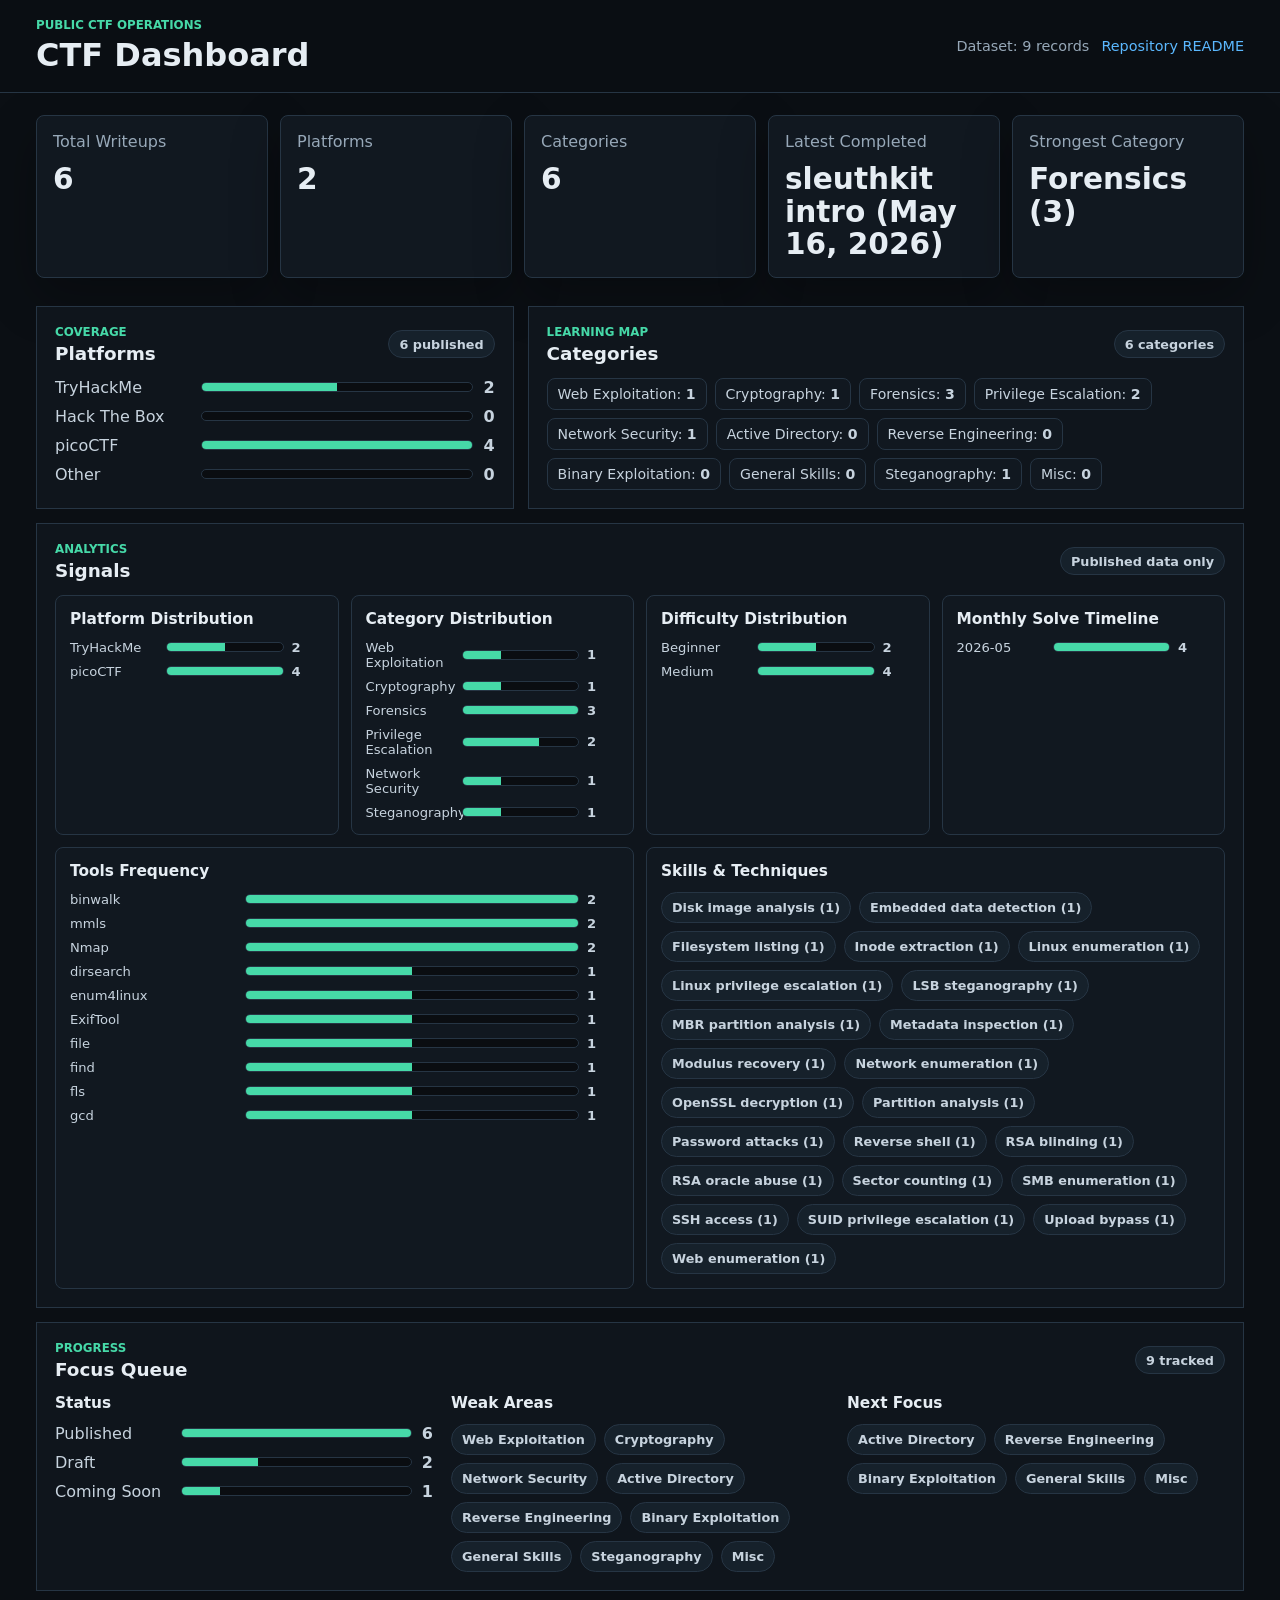
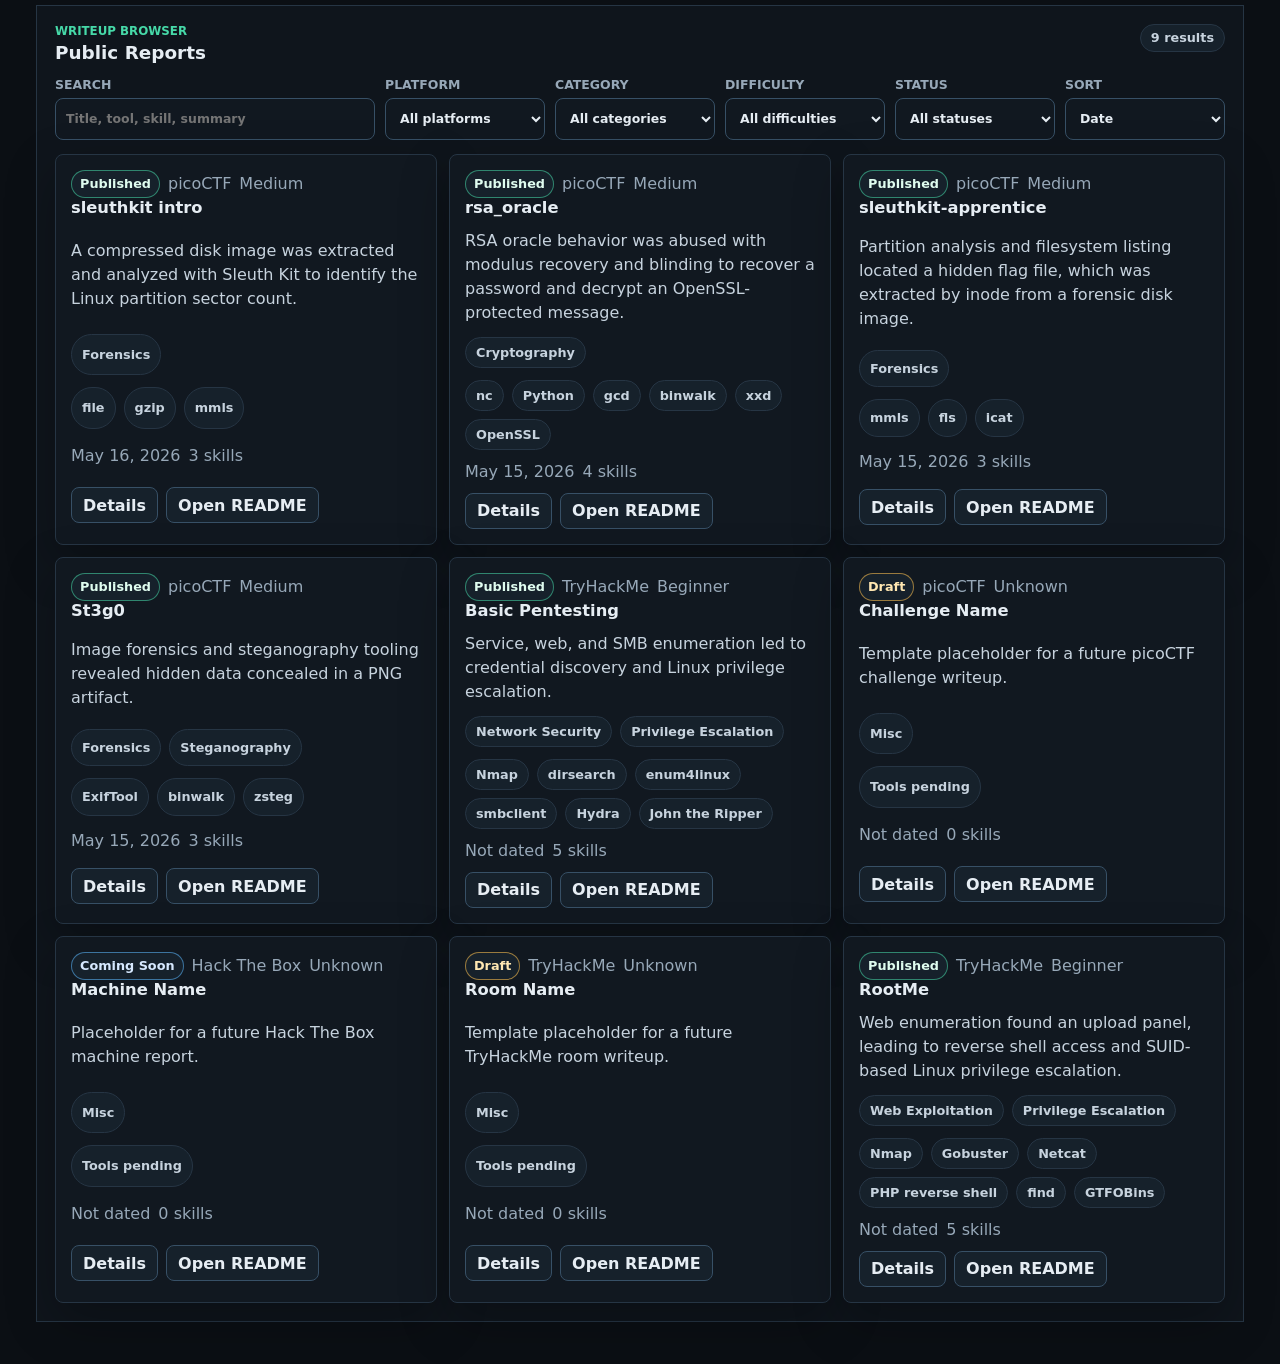
==== dashboard/index.html @ 43aaa484 "Add public CTF dashboard" ====
<!doctype html>
<html lang="en">
  <head>
    <meta charset="utf-8">
    <meta name="viewport" content="width=device-width, initial-scale=1">
    <title>CTF Dashboard</title>
    <meta name="description" content="Public CTF writeup dashboard for platforms, categories, tools, techniques, and solve history.">
    <link rel="stylesheet" href="src/styles.css">
  </head>
  <body>
    <header class="topbar">
      <div>
        <p class="eyebrow">Public CTF Operations</p>
        <h1>CTF Dashboard</h1>
      </div>
      <div class="topbar__meta">
        <span id="lastUpdated">Static public view</span>
        <a href="../README.md">Repository README</a>
      </div>
    </header>

    <main>
      <section class="stats-grid" aria-label="Dashboard overview">
        <article class="stat-card">
          <span>Total Writeups</span>
          <strong id="statTotal">0</strong>
        </article>
        <article class="stat-card">
          <span>Platforms</span>
          <strong id="statPlatforms">0</strong>
        </article>
        <article class="stat-card">
          <span>Categories</span>
          <strong id="statCategories">0</strong>
        </article>
        <article class="stat-card">
          <span>Latest Completed</span>
          <strong id="statLatest">None yet</strong>
        </article>
        <article class="stat-card">
          <span>Strongest Category</span>
          <strong id="statStrongest">None yet</strong>
        </article>
      </section>

      <section class="panel-grid panel-grid--split">
        <section class="panel">
          <div class="section-heading">
            <div>
              <p class="eyebrow">Coverage</p>
              <h2>Platforms</h2>
            </div>
            <span class="count-pill" id="platformPublishedCount">0 published</span>
          </div>
          <div class="breakdown-list" id="platformBreakdown"></div>
        </section>

        <section class="panel">
          <div class="section-heading">
            <div>
              <p class="eyebrow">Learning Map</p>
              <h2>Categories</h2>
            </div>
            <span class="count-pill" id="categoryPublishedCount">0 categories</span>
          </div>
          <div class="category-grid" id="categoryBreakdown"></div>
        </section>
      </section>

      <section class="panel">
        <div class="section-heading">
          <div>
            <p class="eyebrow">Analytics</p>
            <h2>Signals</h2>
          </div>
          <span class="count-pill">Published data only</span>
        </div>
        <div class="charts-grid">
          <article class="chart-card">
            <h3>Platform Distribution</h3>
            <div class="bar-chart" id="platformChart"></div>
          </article>
          <article class="chart-card">
            <h3>Category Distribution</h3>
            <div class="bar-chart" id="categoryChart"></div>
          </article>
          <article class="chart-card">
            <h3>Difficulty Distribution</h3>
            <div class="bar-chart" id="difficultyChart"></div>
          </article>
          <article class="chart-card">
            <h3>Monthly Solve Timeline</h3>
            <div class="bar-chart" id="timelineChart"></div>
          </article>
          <article class="chart-card chart-card--wide">
            <h3>Tools Frequency</h3>
            <div class="bar-chart bar-chart--compact" id="toolsChart"></div>
          </article>
          <article class="chart-card chart-card--wide">
            <h3>Skills & Techniques</h3>
            <div class="tag-cloud" id="skillCloud"></div>
          </article>
        </div>
      </section>

      <section class="panel">
        <div class="section-heading">
          <div>
            <p class="eyebrow">Progress</p>
            <h2>Focus Queue</h2>
          </div>
          <span class="count-pill" id="statusCount">0 tracked</span>
        </div>
        <div class="progress-grid">
          <div>
            <h3>Status</h3>
            <div class="status-stack" id="statusBreakdown"></div>
          </div>
          <div>
            <h3>Weak Areas</h3>
            <div class="tag-cloud" id="weakAreas"></div>
          </div>
          <div>
            <h3>Next Focus</h3>
            <div class="tag-cloud" id="nextFocus"></div>
          </div>
        </div>
      </section>

      <section class="panel">
        <div class="section-heading section-heading--browser">
          <div>
            <p class="eyebrow">Writeup Browser</p>
            <h2>Public Reports</h2>
          </div>
          <span class="count-pill" id="resultCount">0 results</span>
        </div>

        <div class="filters" aria-label="Writeup filters">
          <label>
            Search
            <input id="searchInput" type="search" placeholder="Title, tool, skill, summary">
          </label>
          <label>
            Platform
            <select id="platformFilter"></select>
          </label>
          <label>
            Category
            <select id="categoryFilter"></select>
          </label>
          <label>
            Difficulty
            <select id="difficultyFilter"></select>
          </label>
          <label>
            Status
            <select id="statusFilter"></select>
          </label>
          <label>
            Sort
            <select id="sortSelect">
              <option value="date">Date</option>
              <option value="platform">Platform</option>
              <option value="category">Category</option>
              <option value="difficulty">Difficulty</option>
              <option value="title">Title</option>
            </select>
          </label>
        </div>

        <div class="writeup-grid" id="writeupGrid"></div>
        <div class="empty-state hidden" id="emptyState">
          <h3>No matching writeups</h3>
          <p>Adjust the filters or clear the search to inspect the public dataset.</p>
        </div>
      </section>
    </main>

    <dialog id="detailDialog" class="detail-dialog">
      <div class="dialog-shell">
        <button class="icon-button" id="closeDialog" aria-label="Close detail view">x</button>
        <div id="detailContent"></div>
      </div>
    </dialog>

    <script src="src/app.js" defer></script>
  </body>
</html>
---- dashboard/src/styles.css ----
:root {
  color-scheme: dark;
  --bg: #0b0f14;
  --surface: #111820;
  --surface-2: #16212b;
  --line: #263544;
  --line-strong: #375066;
  --text: #e6edf3;
  --muted: #97a8b8;
  --soft: #c7d3de;
  --accent: #46d9a8;
  --accent-2: #5bb8ff;
  --warning: #f2b84b;
  --danger: #ff6b6b;
  --radius: 8px;
  --shadow: 0 18px 50px rgba(0, 0, 0, 0.28);
  font-family: Inter, ui-sans-serif, system-ui, -apple-system, BlinkMacSystemFont, "Segoe UI", sans-serif;
}

* {
  box-sizing: border-box;
}

body {
  margin: 0;
  min-width: 320px;
  background: var(--bg);
  color: var(--text);
}

a {
  color: var(--accent-2);
  text-decoration: none;
}

a:hover {
  text-decoration: underline;
}

button,
input,
select {
  font: inherit;
}

.topbar {
  position: sticky;
  top: 0;
  z-index: 10;
  display: flex;
  align-items: center;
  justify-content: space-between;
  gap: 16px;
  padding: 18px clamp(16px, 3vw, 36px);
  background: rgba(11, 15, 20, 0.94);
  border-bottom: 1px solid var(--line);
  backdrop-filter: blur(14px);
}

.topbar h1,
.section-heading h2,
.empty-state h3,
.detail-dialog h2 {
  margin: 0;
  letter-spacing: 0;
}

.topbar h1 {
  font-size: clamp(1.35rem, 3vw, 2rem);
}

.topbar__meta {
  display: flex;
  align-items: center;
  justify-content: flex-end;
  gap: 12px;
  color: var(--muted);
  font-size: 0.9rem;
  text-align: right;
  flex-wrap: wrap;
}

.eyebrow {
  margin: 0 0 4px;
  color: var(--accent);
  font-size: 0.74rem;
  font-weight: 800;
  letter-spacing: 0;
  text-transform: uppercase;
}

main {
  width: min(1440px, 100%);
  margin: 0 auto;
  padding: 22px clamp(14px, 3vw, 36px) 42px;
}

.stats-grid {
  display: grid;
  grid-template-columns: repeat(5, minmax(0, 1fr));
  gap: 12px;
  margin-bottom: 14px;
}

.stat-card,
.writeup-card {
  border: 1px solid var(--line);
  border-radius: var(--radius);
  background: var(--surface);
  box-shadow: var(--shadow);
}

.stat-card {
  min-height: 112px;
  padding: 16px;
}

.stat-card span,
.writeup-card__meta,
.muted {
  color: var(--muted);
}

.stat-card strong {
  display: block;
  margin-top: 12px;
  color: var(--text);
  font-size: clamp(1.1rem, 2.4vw, 1.85rem);
  line-height: 1.1;
  overflow-wrap: anywhere;
}

.panel {
  margin-top: 14px;
  padding: 18px;
  border: 1px solid var(--line);
  background: #0f151c;
}

.panel-grid {
  display: grid;
  gap: 14px;
}

.panel-grid--split {
  grid-template-columns: minmax(300px, 0.8fr) minmax(0, 1.2fr);
}

.section-heading {
  display: flex;
  align-items: center;
  justify-content: space-between;
  gap: 12px;
  margin-bottom: 14px;
}

.section-heading h2 {
  font-size: 1.15rem;
}

.section-heading--browser {
  align-items: flex-start;
}

.count-pill,
.status-badge,
.tag {
  display: inline-flex;
  align-items: center;
  min-height: 28px;
  border: 1px solid var(--line);
  border-radius: 999px;
  color: var(--soft);
  background: var(--surface-2);
  font-size: 0.8rem;
  font-weight: 700;
  white-space: nowrap;
}

.count-pill {
  padding: 4px 10px;
}

.breakdown-list,
.status-stack {
  display: grid;
  gap: 10px;
}

.breakdown-row,
.status-row {
  display: grid;
  grid-template-columns: minmax(112px, 1fr) minmax(110px, 2fr) auto;
  gap: 10px;
  align-items: center;
  color: var(--soft);
}

.meter {
  height: 10px;
  overflow: hidden;
  border-radius: 999px;
  background: #0a0d11;
  border: 1px solid var(--line);
}

.meter span {
  display: block;
  height: 100%;
  width: var(--value, 0%);
  background: var(--accent);
}

.category-grid,
.tag-cloud {
  display: flex;
  flex-wrap: wrap;
  gap: 8px;
}

.category-chip,
.tag {
  padding: 7px 10px;
}

.category-chip {
  border: 1px solid var(--line);
  background: var(--surface);
  color: var(--soft);
  border-radius: var(--radius);
  font-size: 0.88rem;
}

.charts-grid {
  display: grid;
  grid-template-columns: repeat(4, minmax(0, 1fr));
  gap: 12px;
}

.chart-card {
  min-height: 230px;
  padding: 14px;
  border: 1px solid var(--line);
  border-radius: var(--radius);
  background: var(--surface);
}

.chart-card--wide {
  grid-column: span 2;
}

.chart-card h3,
.progress-grid h3 {
  margin: 0 0 12px;
  font-size: 0.96rem;
}

.bar-chart {
  display: grid;
  gap: 9px;
}

.bar-row {
  display: grid;
  grid-template-columns: minmax(88px, 1fr) minmax(96px, 1.8fr) 32px;
  gap: 8px;
  align-items: center;
  font-size: 0.82rem;
  color: var(--soft);
}

.bar-chart--compact .bar-row {
  grid-template-columns: minmax(120px, 1fr) minmax(110px, 2fr) 32px;
}

.progress-grid {
  display: grid;
  grid-template-columns: repeat(3, minmax(0, 1fr));
  gap: 18px;
}

.filters {
  display: grid;
  grid-template-columns: minmax(220px, 2fr) repeat(5, minmax(130px, 1fr));
  gap: 10px;
  margin-bottom: 14px;
}

.filters label {
  display: grid;
  gap: 6px;
  color: var(--muted);
  font-size: 0.78rem;
  font-weight: 800;
  text-transform: uppercase;
}

.filters input,
.filters select {
  width: 100%;
  min-height: 42px;
  padding: 9px 10px;
  border: 1px solid var(--line-strong);
  border-radius: var(--radius);
  background: var(--surface);
  color: var(--text);
}

.writeup-grid {
  display: grid;
  grid-template-columns: repeat(3, minmax(0, 1fr));
  gap: 12px;
}

.writeup-card {
  display: grid;
  gap: 12px;
  padding: 15px;
}

.writeup-card h3 {
  margin: 0;
  font-size: 1.02rem;
  overflow-wrap: anywhere;
}

.writeup-card p {
  margin: 0;
  color: var(--soft);
  line-height: 1.5;
}

.writeup-card__meta,
.writeup-card__actions {
  display: flex;
  flex-wrap: wrap;
  gap: 8px;
  align-items: center;
}

.status-badge {
  padding: 3px 8px;
}

.status-badge[data-status="Published"] {
  color: #dffcef;
  border-color: rgba(70, 217, 168, 0.55);
}

.status-badge[data-status="Draft"] {
  color: #ffe7b1;
  border-color: rgba(242, 184, 75, 0.6);
}

.status-badge[data-status="Coming Soon"] {
  color: #d7e9ff;
  border-color: rgba(91, 184, 255, 0.55);
}

.button {
  display: inline-flex;
  align-items: center;
  justify-content: center;
  min-height: 36px;
  padding: 7px 11px;
  border: 1px solid var(--line-strong);
  border-radius: var(--radius);
  background: var(--surface-2);
  color: var(--text);
  font-weight: 800;
  cursor: pointer;
}

.button:hover {
  border-color: var(--accent);
  text-decoration: none;
}

.empty-state {
  padding: 28px;
  border: 1px dashed var(--line-strong);
  border-radius: var(--radius);
  text-align: center;
  color: var(--muted);
}

.hidden {
  display: none;
}

.detail-dialog {
  width: min(760px, calc(100vw - 24px));
  max-height: min(760px, calc(100vh - 24px));
  padding: 0;
  border: 1px solid var(--line-strong);
  border-radius: var(--radius);
  background: var(--surface);
  color: var(--text);
  box-shadow: var(--shadow);
}

.detail-dialog::backdrop {
  background: rgba(0, 0, 0, 0.72);
}

.dialog-shell {
  position: relative;
  padding: 22px;
}

.icon-button {
  position: absolute;
  top: 12px;
  right: 12px;
  width: 34px;
  height: 34px;
  border: 1px solid var(--line-strong);
  border-radius: var(--radius);
  background: #0a0d11;
  color: var(--text);
  cursor: pointer;
}

.detail-section {
  margin-top: 18px;
}

.detail-section h3 {
  margin: 0 0 8px;
  font-size: 0.9rem;
  color: var(--accent);
  text-transform: uppercase;
}

.detail-section p,
.detail-section li {
  color: var(--soft);
  line-height: 1.55;
}

.detail-section ul {
  margin: 0;
  padding-left: 18px;
}

@media (max-width: 1180px) {
  .stats-grid,
  .charts-grid {
    grid-template-columns: repeat(2, minmax(0, 1fr));
  }

  .panel-grid--split,
  .progress-grid,
  .writeup-grid {
    grid-template-columns: 1fr;
  }

  .filters {
    grid-template-columns: repeat(3, minmax(0, 1fr));
  }
}

@media (max-width: 720px) {
  .topbar,
  .section-heading {
    align-items: flex-start;
    flex-direction: column;
  }

  .topbar__meta {
    justify-content: flex-start;
    text-align: left;
  }

  .stats-grid,
  .charts-grid,
  .filters {
    grid-template-columns: 1fr;
  }

  .chart-card--wide {
    grid-column: span 1;
  }

  .breakdown-row,
  .status-row,
  .bar-row,
  .bar-chart--compact .bar-row {
    grid-template-columns: minmax(96px, 1fr) minmax(90px, 1.5fr) auto;
  }

  .panel {
    padding: 14px;
  }
}
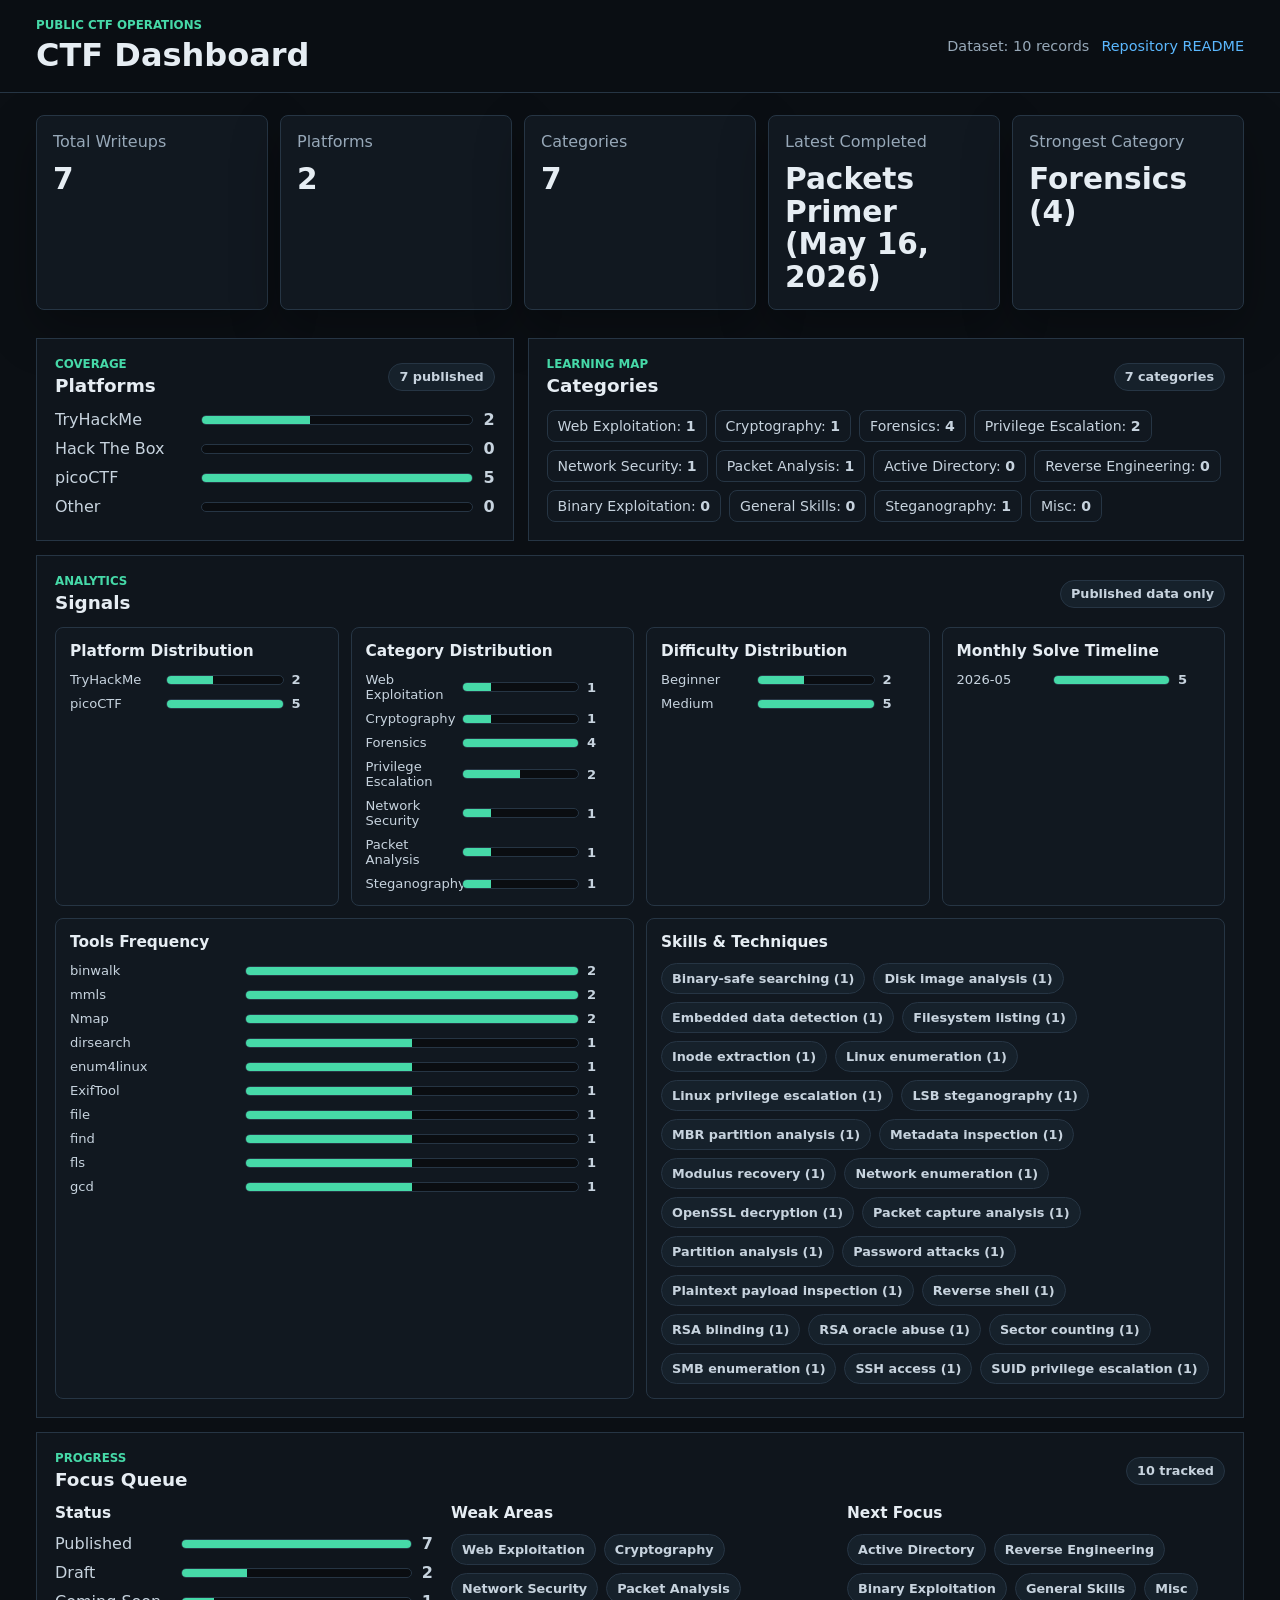
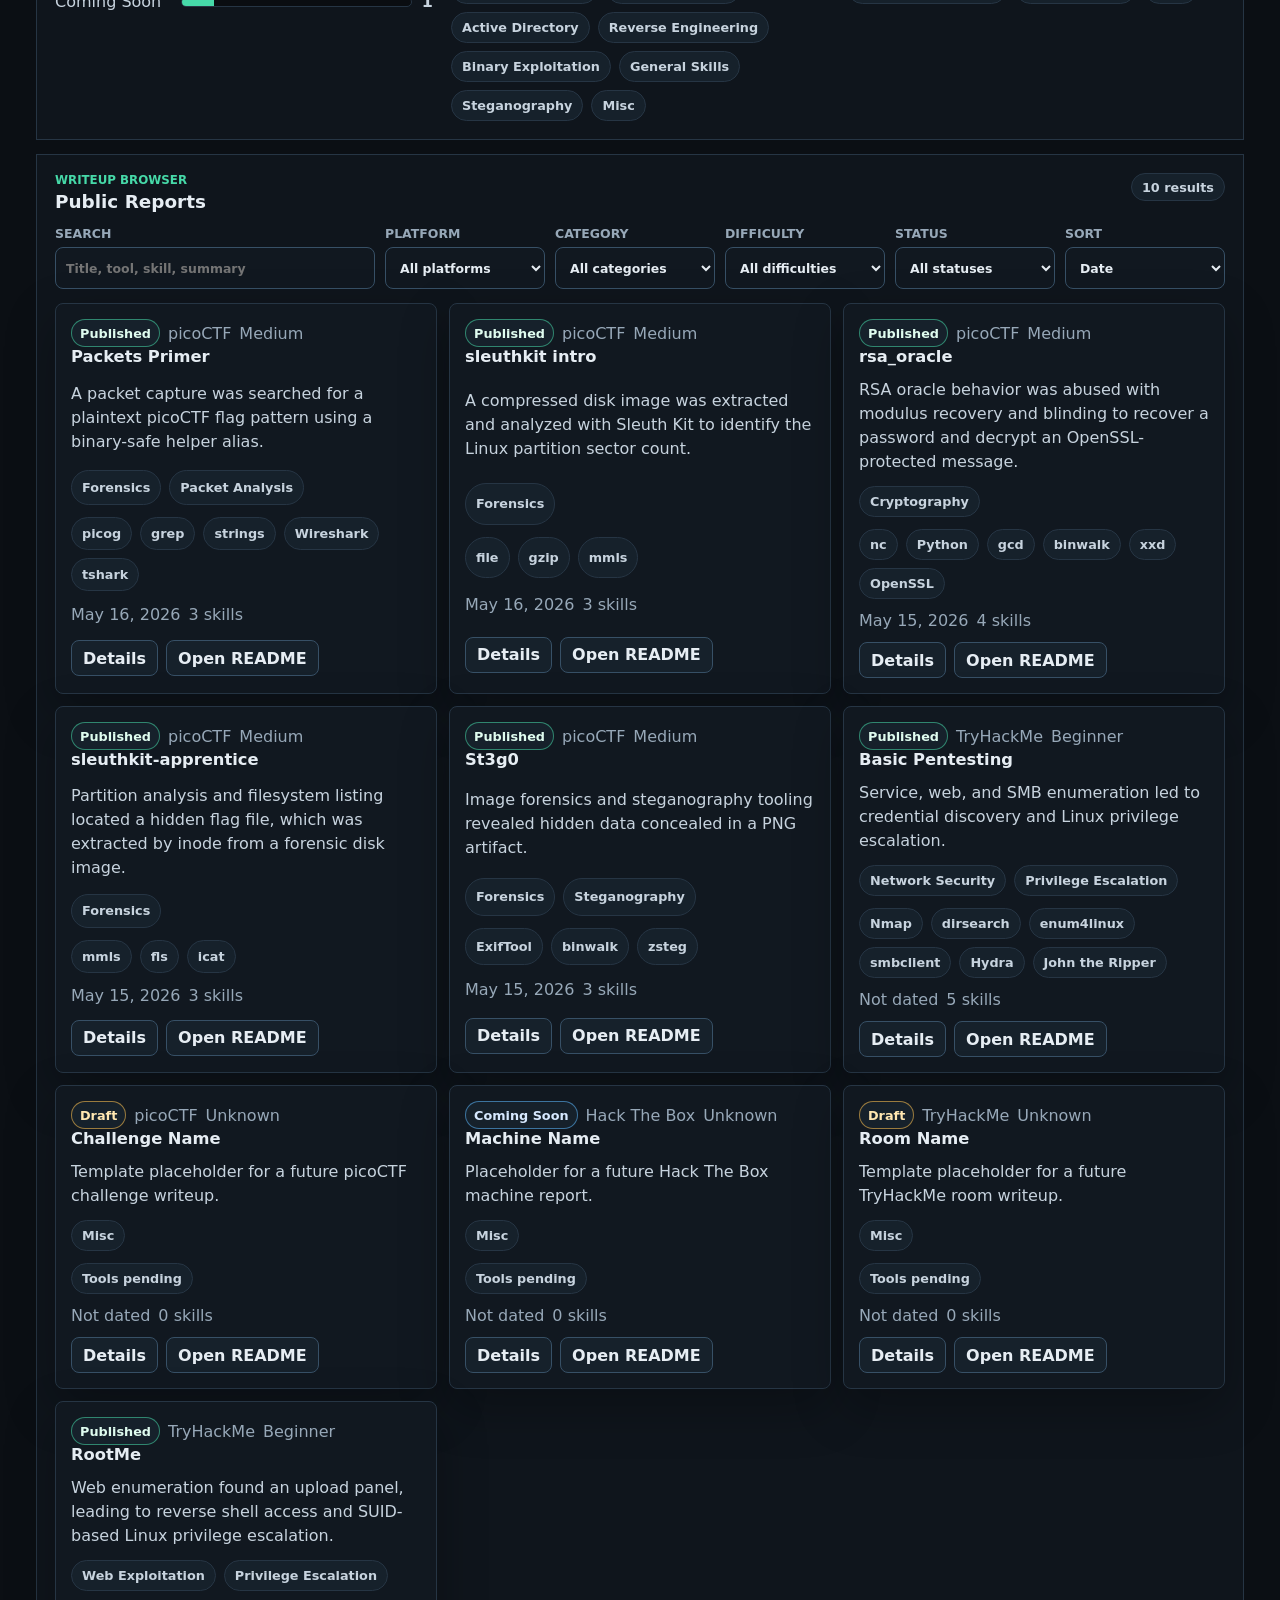
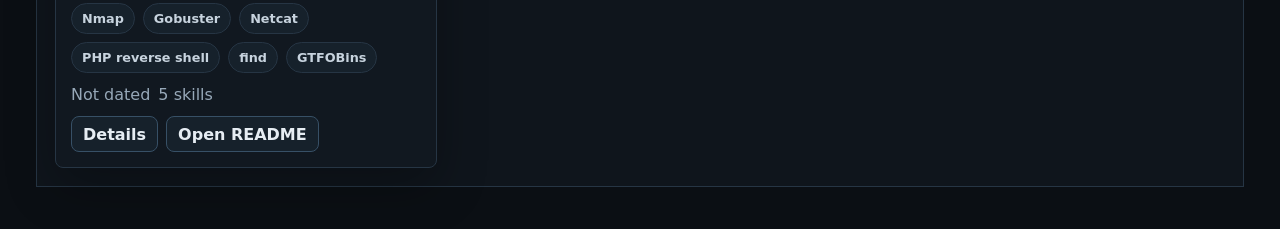
==== commit 11060980: "Bust dashboard cache for latest completed" ====
--- a/dashboard/index.html
+++ b/dashboard/index.html
@@ -184,6 +184,6 @@
       </div>
     </dialog>
 
-    <script src="src/app.js" defer></script>
+    <script src="src/app.js?v=20260529-2" defer></script>
   </body>
 </html>
